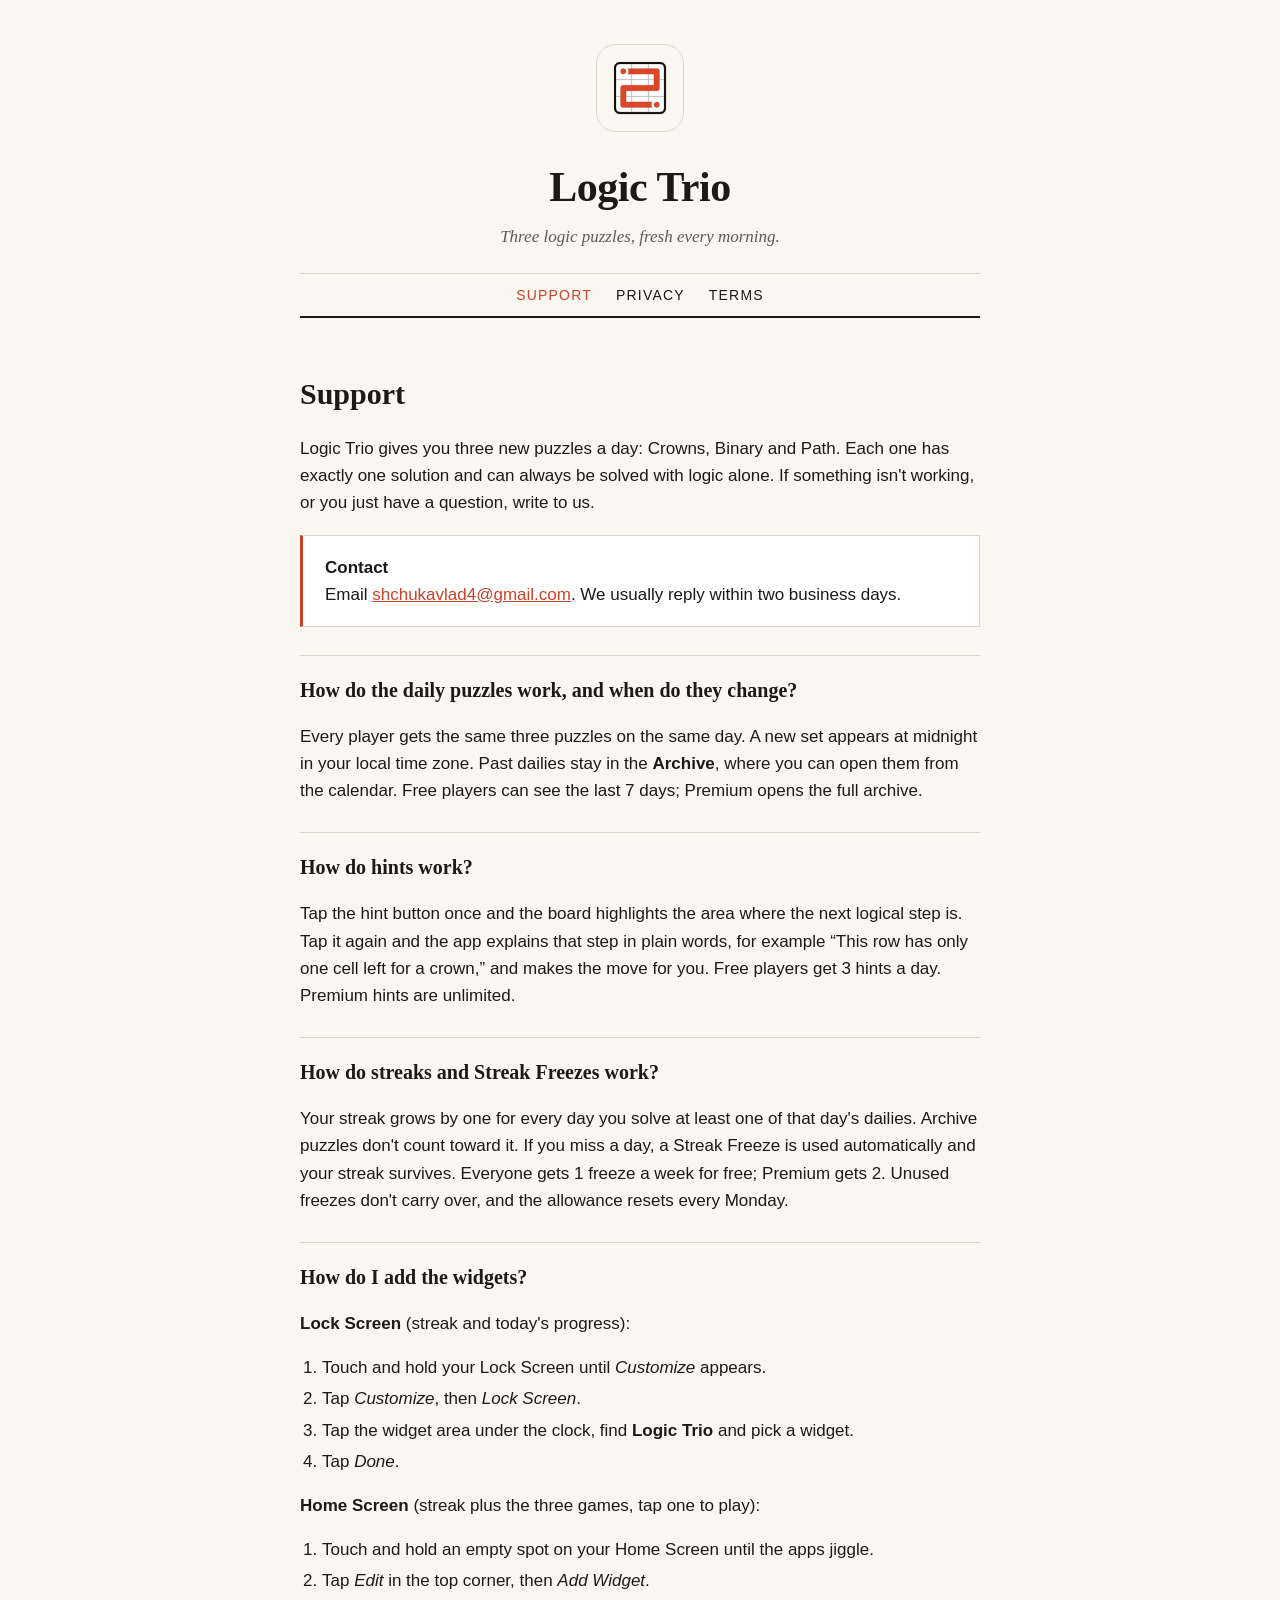
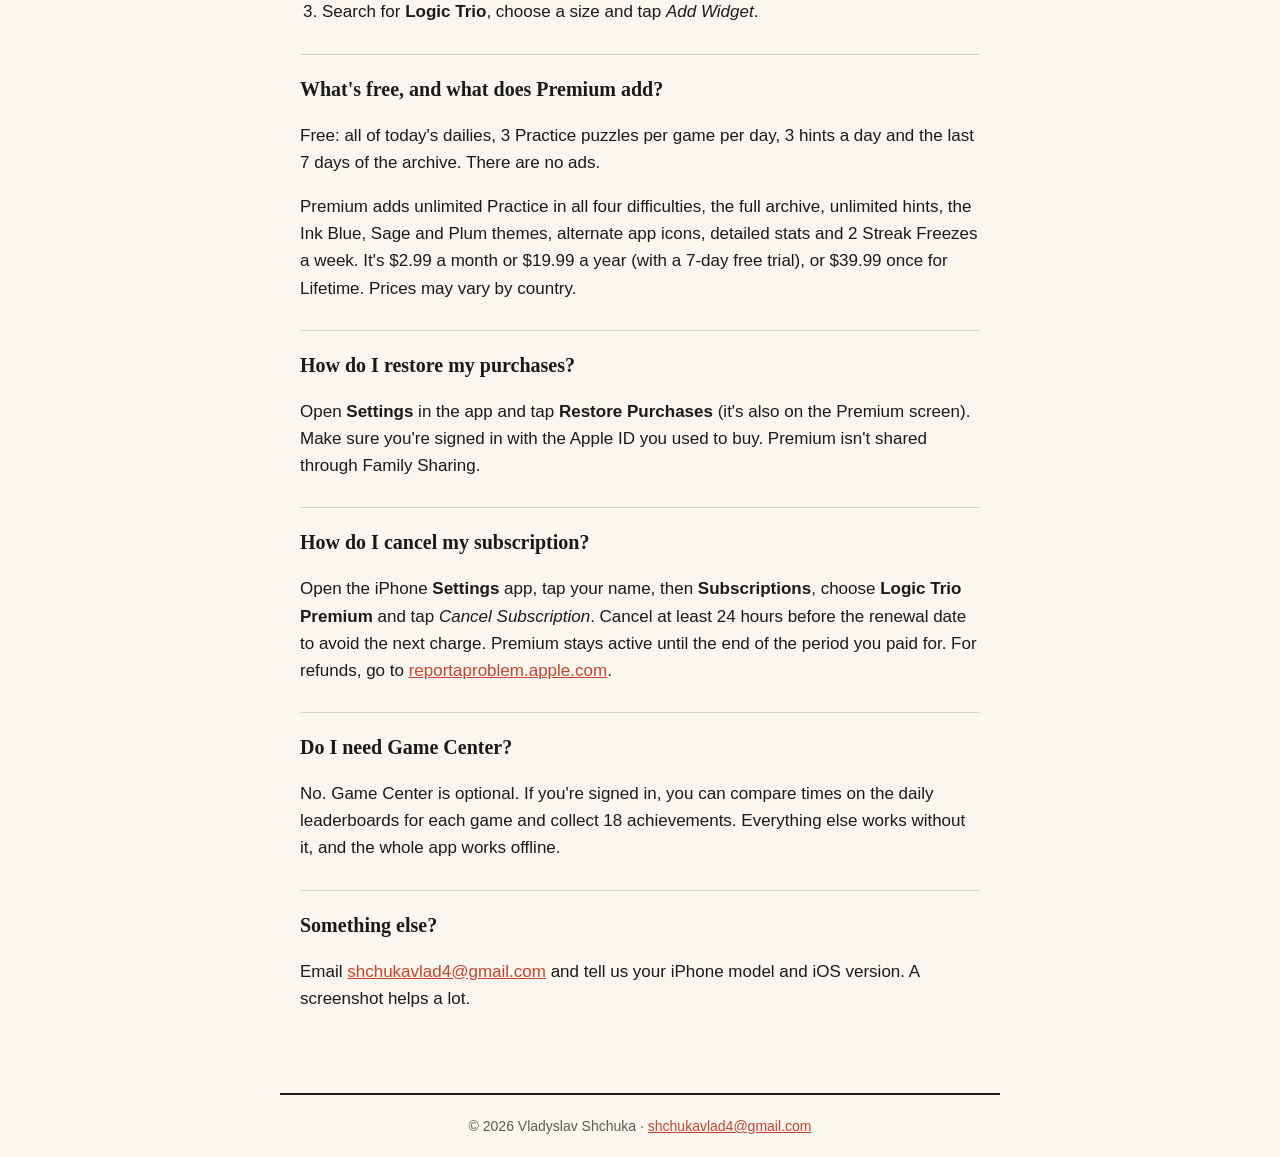
==== index.html @ 159330db "Add files via upload" ====
<!doctype html>
<html lang="en"><head><meta charset="utf-8"><meta name="viewport" content="width=device-width, initial-scale=1">
<title>Support · Logic Trio</title><meta name="description" content="Help and answers for Logic Trio: Daily Puzzles, three daily logic puzzles for iPhone."><link rel="stylesheet" href="style.css"><link rel="icon" href="icon.png"></head>
<body><header class="hero"><img src="icon.png" alt="Logic Trio app icon"><h1>Logic Trio</h1><p>Three logic puzzles, fresh every morning.</p>
<nav><a href="index.html" aria-current="page">Support</a><a href="privacy.html">Privacy</a><a href="terms.html">Terms</a></nav></header>
<main>
<h2>Support</h2>
<p>Logic Trio gives you three new puzzles a day: Crowns, Binary and Path. Each one has exactly one solution and can always be solved with logic alone. If something isn't working, or you just have a question, write to us.</p>
<div class="card"><strong>Contact</strong><br>Email <a href="mailto:shchukavlad4@gmail.com">shchukavlad4@gmail.com</a>. We usually reply within two business days.</div>

<h3>How do the daily puzzles work, and when do they change?</h3>
<p>Every player gets the same three puzzles on the same day. A new set appears at midnight in your local time zone. Past dailies stay in the <strong>Archive</strong>, where you can open them from the calendar. Free players can see the last 7 days; Premium opens the full archive.</p>

<h3>How do hints work?</h3>
<p>Tap the hint button once and the board highlights the area where the next logical step is. Tap it again and the app explains that step in plain words, for example “This row has only one cell left for a crown,” and makes the move for you. Free players get 3 hints a day. Premium hints are unlimited.</p>

<h3>How do streaks and Streak Freezes work?</h3>
<p>Your streak grows by one for every day you solve at least one of that day's dailies. Archive puzzles don't count toward it. If you miss a day, a Streak Freeze is used automatically and your streak survives. Everyone gets 1 freeze a week for free; Premium gets 2. Unused freezes don't carry over, and the allowance resets every Monday.</p>

<h3>How do I add the widgets?</h3>
<p><strong>Lock Screen</strong> (streak and today's progress):</p>
<ol>
<li>Touch and hold your Lock Screen until <em>Customize</em> appears.</li>
<li>Tap <em>Customize</em>, then <em>Lock Screen</em>.</li>
<li>Tap the widget area under the clock, find <strong>Logic Trio</strong> and pick a widget.</li>
<li>Tap <em>Done</em>.</li>
</ol>
<p><strong>Home Screen</strong> (streak plus the three games, tap one to play):</p>
<ol>
<li>Touch and hold an empty spot on your Home Screen until the apps jiggle.</li>
<li>Tap <em>Edit</em> in the top corner, then <em>Add Widget</em>.</li>
<li>Search for <strong>Logic Trio</strong>, choose a size and tap <em>Add Widget</em>.</li>
</ol>

<h3>What's free, and what does Premium add?</h3>
<p>Free: all of today's dailies, 3 Practice puzzles per game per day, 3 hints a day and the last 7 days of the archive. There are no ads.</p>
<p>Premium adds unlimited Practice in all four difficulties, the full archive, unlimited hints, the Ink Blue, Sage and Plum themes, alternate app icons, detailed stats and 2 Streak Freezes a week. It's $2.99 a month or $19.99 a year (with a 7-day free trial), or $39.99 once for Lifetime. Prices may vary by country.</p>

<h3>How do I restore my purchases?</h3>
<p>Open <strong>Settings</strong> in the app and tap <strong>Restore Purchases</strong> (it's also on the Premium screen). Make sure you're signed in with the Apple ID you used to buy. Premium isn't shared through Family Sharing.</p>

<h3>How do I cancel my subscription?</h3>
<p>Open the iPhone <strong>Settings</strong> app, tap your name, then <strong>Subscriptions</strong>, choose <strong>Logic Trio Premium</strong> and tap <em>Cancel Subscription</em>. Cancel at least 24 hours before the renewal date to avoid the next charge. Premium stays active until the end of the period you paid for. For refunds, go to <a href="https://reportaproblem.apple.com">reportaproblem.apple.com</a>.</p>

<h3>Do I need Game Center?</h3>
<p>No. Game Center is optional. If you're signed in, you can compare times on the daily leaderboards for each game and collect 18 achievements. Everything else works without it, and the whole app works offline.</p>

<h3>Something else?</h3>
<p>Email <a href="mailto:shchukavlad4@gmail.com">shchukavlad4@gmail.com</a> and tell us your iPhone model and iOS version. A screenshot helps a lot.</p>
</main><footer>© 2026 Vladyslav Shchuka · <a href="mailto:shchukavlad4@gmail.com">shchukavlad4@gmail.com</a></footer></body></html>
---- style.css ----
:root {
  --paper: #FAF7F0; --surface: #FFFFFF; --ink: #1B1A17; --muted: #5F5A52; --line: #DAD3C6; --accent: #C8432B;
  color-scheme: light dark;
}
@media (prefers-color-scheme: dark) {
  :root { --paper: #121212; --surface: #1D1D1F; --ink: #F2EFE8; --muted: #A8A39A; --line: #34322E; --accent: #FF7F63; }
}
* { box-sizing: border-box; }
body { margin: 0; background: var(--paper); color: var(--ink);
  font: 17px/1.6 -apple-system, BlinkMacSystemFont, "SF Pro Text", "Helvetica Neue", Arial, sans-serif; }
.hero { max-width: 720px; margin: 0 auto; padding: 44px 20px 0; text-align: center; }
.hero img { width: 88px; height: 88px; border-radius: 20px; border: 1px solid var(--line); }
.hero h1 { font-family: "New York", "Iowan Old Style", Georgia, serif; font-weight: 700; font-size: 42px; letter-spacing: -0.5px; margin: 14px 0 2px; }
.hero p { margin: 0; color: var(--muted); font-family: "New York", "Iowan Old Style", Georgia, serif; font-style: italic; }
nav { margin-top: 22px; padding: 10px 0; font-size: 14px; letter-spacing: 1.2px; text-transform: uppercase;
  border-top: 1px solid var(--line); border-bottom: 2px solid var(--ink); }
nav a { color: var(--ink); text-decoration: none; margin: 0 12px; }
nav a:hover, nav a[aria-current="page"] { color: var(--accent); }
main { max-width: 720px; margin: 0 auto; padding: 24px 20px 64px; }
h2 { font-family: "New York", "Iowan Old Style", Georgia, serif; font-weight: 700; font-size: 30px; margin: 28px 0 8px; }
h3 { font-family: "New York", "Iowan Old Style", Georgia, serif; font-weight: 600; font-size: 20px; margin: 28px 0 4px;
  padding-top: 18px; border-top: 1px solid var(--line); }
a { color: var(--accent); }
ol, ul { padding-left: 22px; }
li { margin: 4px 0; }
.card { background: var(--surface); border: 1px solid var(--line); border-left: 3px solid var(--accent); padding: 18px 22px; margin: 18px 0; }
.muted { color: var(--muted); font-size: 15px; }
footer { max-width: 720px; margin: 0 auto; text-align: center; color: var(--muted); font-size: 14px; padding: 20px; border-top: 2px solid var(--ink); }
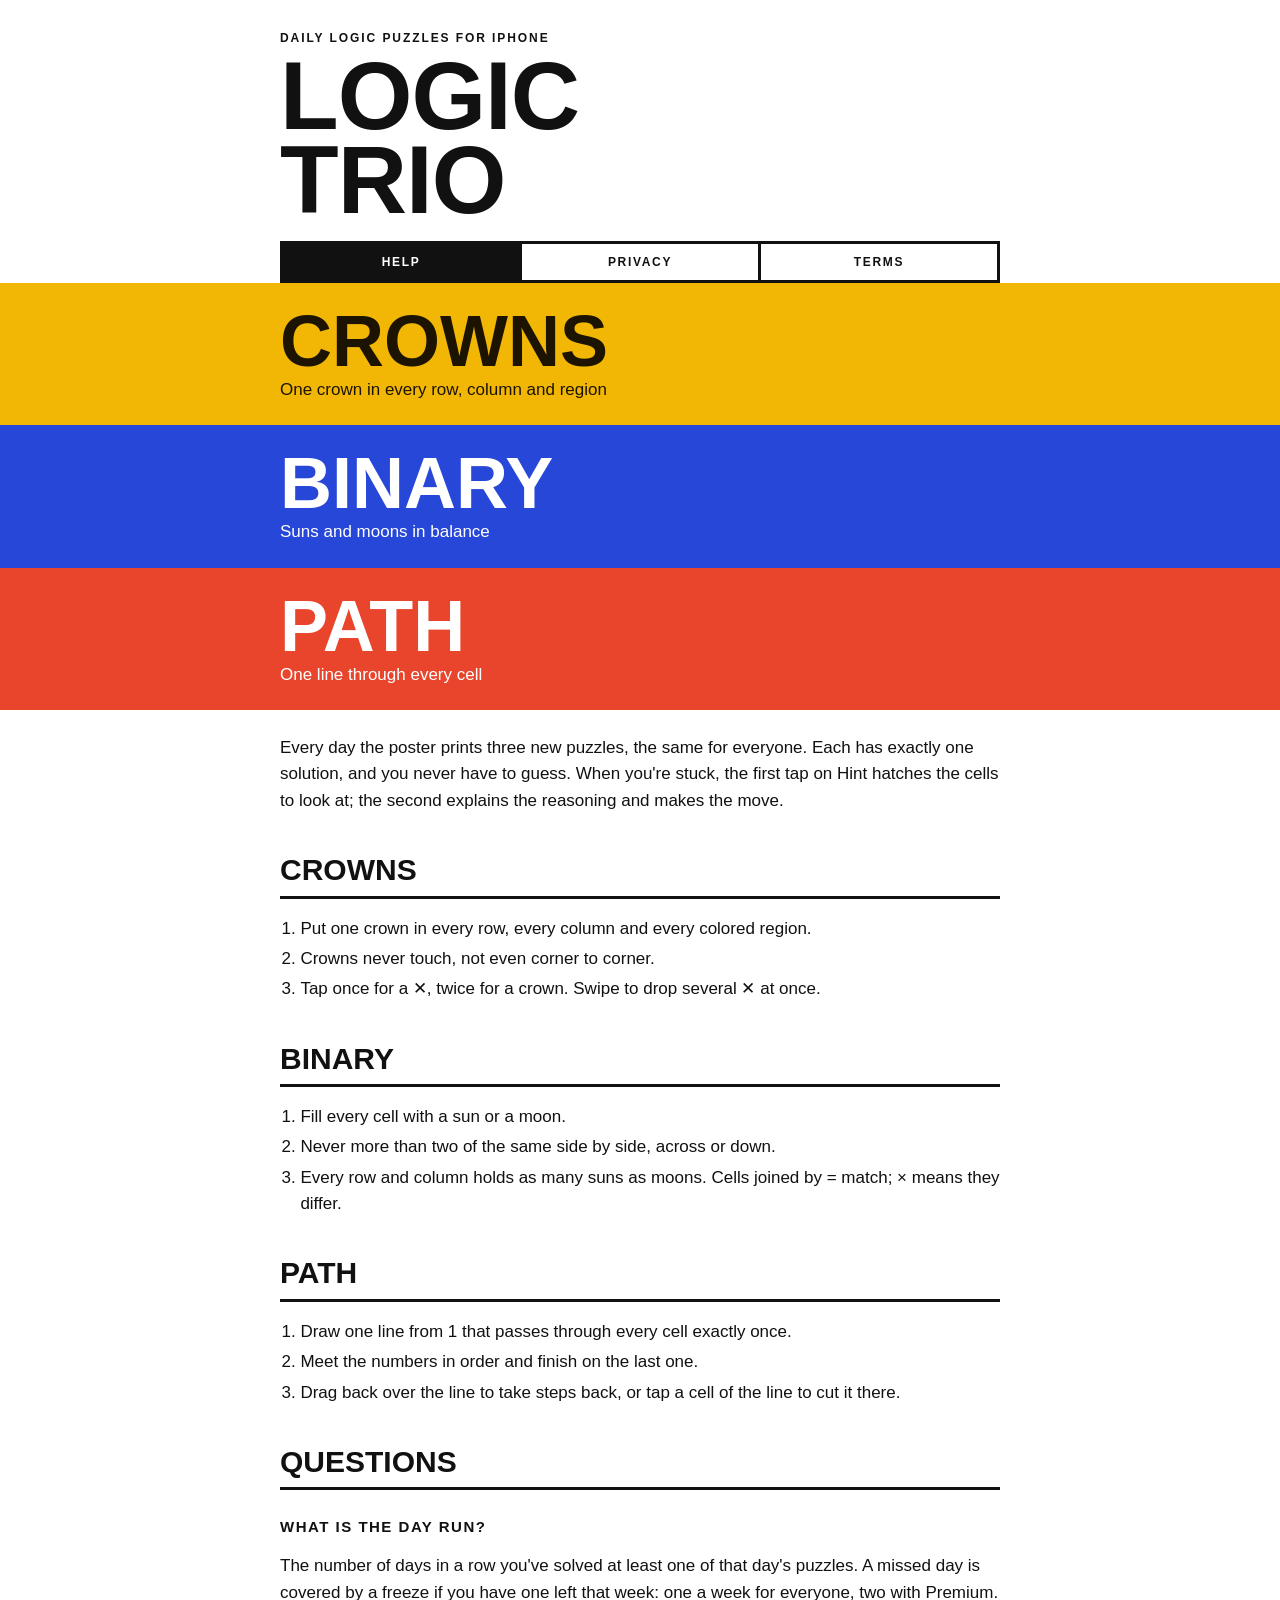
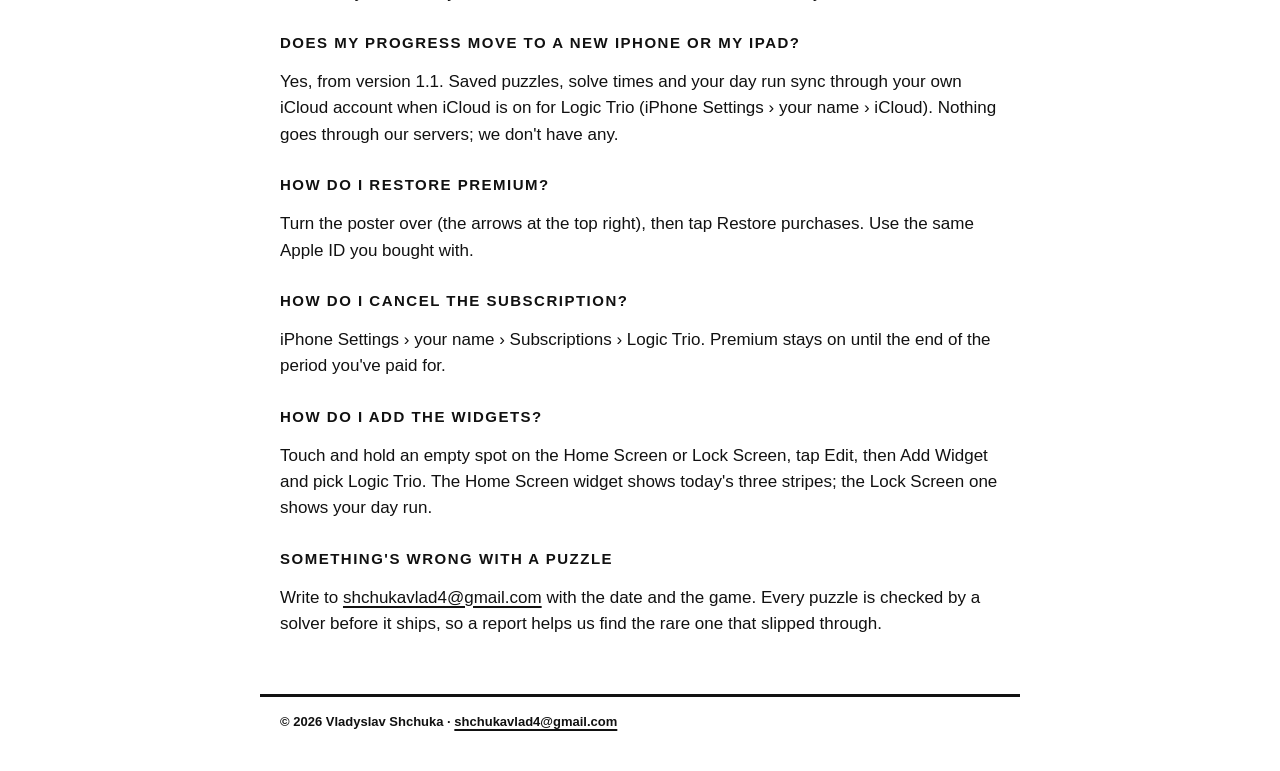
==== commit 8ee0b281: "Logic Trio 1.1: poster look, privacy names iCloud sync" ====
--- a/index.html
+++ b/index.html
@@ -1,50 +1,39 @@
 <!doctype html>
 <html lang="en"><head><meta charset="utf-8"><meta name="viewport" content="width=device-width, initial-scale=1">
-<title>Support · Logic Trio</title><meta name="description" content="Help and answers for Logic Trio: Daily Puzzles, three daily logic puzzles for iPhone."><link rel="stylesheet" href="style.css"><link rel="icon" href="icon.png"></head>
-<body><header class="hero"><img src="icon.png" alt="Logic Trio app icon"><h1>Logic Trio</h1><p>Three logic puzzles, fresh every morning.</p>
-<nav><a href="index.html" aria-current="page">Support</a><a href="privacy.html">Privacy</a><a href="terms.html">Terms</a></nav></header>
+<title>Help · Logic Trio</title><meta name="description" content="Logic Trio: three daily logic puzzles (Crowns, Binary, Path) with hints that teach.">
+<link rel="stylesheet" href="style.css"><link rel="icon" href="icon.png"></head>
+<body>
+<header class="mast"><div class="date">Daily logic puzzles for iPhone</div><h1>Logic<br>Trio</h1>
+<nav><a href="index.html" aria-current="page">Help</a><a href="privacy.html">Privacy</a><a href="terms.html">Terms</a></nav></header>
+<div class="stripes">
+<a class="s1" href="#crowns"><span><b>Crowns</b>One crown in every row, column and region</span></a>
+<a class="s2" href="#binary"><span><b>Binary</b>Suns and moons in balance</span></a>
+<a class="s3" href="#path"><span><b>Path</b>One line through every cell</span></a>
+</div>
 <main>
-<h2>Support</h2>
-<p>Logic Trio gives you three new puzzles a day: Crowns, Binary and Path. Each one has exactly one solution and can always be solved with logic alone. If something isn't working, or you just have a question, write to us.</p>
-<div class="card"><strong>Contact</strong><br>Email <a href="mailto:shchukavlad4@gmail.com">shchukavlad4@gmail.com</a>. We usually reply within two business days.</div>
+<p>Every day the poster prints three new puzzles, the same for everyone. Each has exactly one solution, and you never have to guess. When you're stuck, the first tap on Hint hatches the cells to look at; the second explains the reasoning and makes the move.</p>
 
-<h3>How do the daily puzzles work, and when do they change?</h3>
-<p>Every player gets the same three puzzles on the same day. A new set appears at midnight in your local time zone. Past dailies stay in the <strong>Archive</strong>, where you can open them from the calendar. Free players can see the last 7 days; Premium opens the full archive.</p>
+<h2 id="crowns">Crowns</h2>
+<ol class="rules"><li>Put one crown in every row, every column and every colored region.</li><li>Crowns never touch, not even corner to corner.</li><li>Tap once for a ✕, twice for a crown. Swipe to drop several ✕ at once.</li></ol>
 
-<h3>How do hints work?</h3>
-<p>Tap the hint button once and the board highlights the area where the next logical step is. Tap it again and the app explains that step in plain words, for example “This row has only one cell left for a crown,” and makes the move for you. Free players get 3 hints a day. Premium hints are unlimited.</p>
+<h2 id="binary">Binary</h2>
+<ol class="rules"><li>Fill every cell with a sun or a moon.</li><li>Never more than two of the same side by side, across or down.</li><li>Every row and column holds as many suns as moons. Cells joined by = match; × means they differ.</li></ol>
 
-<h3>How do streaks and Streak Freezes work?</h3>
-<p>Your streak grows by one for every day you solve at least one of that day's dailies. Archive puzzles don't count toward it. If you miss a day, a Streak Freeze is used automatically and your streak survives. Everyone gets 1 freeze a week for free; Premium gets 2. Unused freezes don't carry over, and the allowance resets every Monday.</p>
+<h2 id="path">Path</h2>
+<ol class="rules"><li>Draw one line from 1 that passes through every cell exactly once.</li><li>Meet the numbers in order and finish on the last one.</li><li>Drag back over the line to take steps back, or tap a cell of the line to cut it there.</li></ol>
 
+<h2>Questions</h2>
+<h3>What is the day run?</h3>
+<p>The number of days in a row you've solved at least one of that day's puzzles. A missed day is covered by a freeze if you have one left that week: one a week for everyone, two with Premium.</p>
+<h3>Does my progress move to a new iPhone or my iPad?</h3>
+<p>Yes, from version 1.1. Saved puzzles, solve times and your day run sync through your own iCloud account when iCloud is on for Logic Trio (iPhone Settings › your name › iCloud). Nothing goes through our servers; we don't have any.</p>
+<h3>How do I restore Premium?</h3>
+<p>Turn the poster over (the arrows at the top right), then tap Restore purchases. Use the same Apple ID you bought with.</p>
+<h3>How do I cancel the subscription?</h3>
+<p>iPhone Settings › your name › Subscriptions › Logic Trio. Premium stays on until the end of the period you've paid for.</p>
 <h3>How do I add the widgets?</h3>
-<p><strong>Lock Screen</strong> (streak and today's progress):</p>
-<ol>
-<li>Touch and hold your Lock Screen until <em>Customize</em> appears.</li>
-<li>Tap <em>Customize</em>, then <em>Lock Screen</em>.</li>
-<li>Tap the widget area under the clock, find <strong>Logic Trio</strong> and pick a widget.</li>
-<li>Tap <em>Done</em>.</li>
-</ol>
-<p><strong>Home Screen</strong> (streak plus the three games, tap one to play):</p>
-<ol>
-<li>Touch and hold an empty spot on your Home Screen until the apps jiggle.</li>
-<li>Tap <em>Edit</em> in the top corner, then <em>Add Widget</em>.</li>
-<li>Search for <strong>Logic Trio</strong>, choose a size and tap <em>Add Widget</em>.</li>
-</ol>
-
-<h3>What's free, and what does Premium add?</h3>
-<p>Free: all of today's dailies, 3 Practice puzzles per game per day, 3 hints a day and the last 7 days of the archive. There are no ads.</p>
-<p>Premium adds unlimited Practice in all four difficulties, the full archive, unlimited hints, the Ink Blue, Sage and Plum themes, alternate app icons, detailed stats and 2 Streak Freezes a week. It's $2.99 a month or $19.99 a year (with a 7-day free trial), or $39.99 once for Lifetime. Prices may vary by country.</p>
-
-<h3>How do I restore my purchases?</h3>
-<p>Open <strong>Settings</strong> in the app and tap <strong>Restore Purchases</strong> (it's also on the Premium screen). Make sure you're signed in with the Apple ID you used to buy. Premium isn't shared through Family Sharing.</p>
-
-<h3>How do I cancel my subscription?</h3>
-<p>Open the iPhone <strong>Settings</strong> app, tap your name, then <strong>Subscriptions</strong>, choose <strong>Logic Trio Premium</strong> and tap <em>Cancel Subscription</em>. Cancel at least 24 hours before the renewal date to avoid the next charge. Premium stays active until the end of the period you paid for. For refunds, go to <a href="https://reportaproblem.apple.com">reportaproblem.apple.com</a>.</p>
-
-<h3>Do I need Game Center?</h3>
-<p>No. Game Center is optional. If you're signed in, you can compare times on the daily leaderboards for each game and collect 18 achievements. Everything else works without it, and the whole app works offline.</p>
-
-<h3>Something else?</h3>
-<p>Email <a href="mailto:shchukavlad4@gmail.com">shchukavlad4@gmail.com</a> and tell us your iPhone model and iOS version. A screenshot helps a lot.</p>
-</main><footer>© 2026 Vladyslav Shchuka · <a href="mailto:shchukavlad4@gmail.com">shchukavlad4@gmail.com</a></footer></body></html>
+<p>Touch and hold an empty spot on the Home Screen or Lock Screen, tap Edit, then Add Widget and pick Logic Trio. The Home Screen widget shows today's three stripes; the Lock Screen one shows your day run.</p>
+<h3>Something's wrong with a puzzle</h3>
+<p>Write to <a href="mailto:shchukavlad4@gmail.com">shchukavlad4@gmail.com</a> with the date and the game. Every puzzle is checked by a solver before it ships, so a report helps us find the rare one that slipped through.</p>
+</main>
+<footer>© 2026 Vladyslav Shchuka · <a href="mailto:shchukavlad4@gmail.com">shchukavlad4@gmail.com</a></footer></body></html>
--- a/style.css
+++ b/style.css
@@ -1,28 +1,30 @@
+/* Logic Trio: a Swiss poster. White paper, one grotesk, flat bands, square corners. */
 :root {
-  --paper: #FAF7F0; --surface: #FFFFFF; --ink: #1B1A17; --muted: #5F5A52; --line: #DAD3C6; --accent: #C8432B;
-  color-scheme: light dark;
+  --paper: #ffffff; --ink: #111111; --soft: #595959; --rule: #111111;
+  --crowns: #f2b705; --on-crowns: #1c1400; --binary: #2747d9; --path: #e8452c;
+  --wide: "SF Pro Display", "Helvetica Neue", Arial, sans-serif;
 }
 @media (prefers-color-scheme: dark) {
-  :root { --paper: #121212; --surface: #1D1D1F; --ink: #F2EFE8; --muted: #A8A39A; --line: #34322E; --accent: #FF7F63; }
+  :root { --paper: #0e0e0e; --ink: #f2f2f2; --soft: #a6a6a6; --rule: #f2f2f2; --crowns: #e5ad05; --binary: #3d5cf0; --path: #f05a40; }
 }
 * { box-sizing: border-box; }
-body { margin: 0; background: var(--paper); color: var(--ink);
-  font: 17px/1.6 -apple-system, BlinkMacSystemFont, "SF Pro Text", "Helvetica Neue", Arial, sans-serif; }
-.hero { max-width: 720px; margin: 0 auto; padding: 44px 20px 0; text-align: center; }
-.hero img { width: 88px; height: 88px; border-radius: 20px; border: 1px solid var(--line); }
-.hero h1 { font-family: "New York", "Iowan Old Style", Georgia, serif; font-weight: 700; font-size: 42px; letter-spacing: -0.5px; margin: 14px 0 2px; }
-.hero p { margin: 0; color: var(--muted); font-family: "New York", "Iowan Old Style", Georgia, serif; font-style: italic; }
-nav { margin-top: 22px; padding: 10px 0; font-size: 14px; letter-spacing: 1.2px; text-transform: uppercase;
-  border-top: 1px solid var(--line); border-bottom: 2px solid var(--ink); }
-nav a { color: var(--ink); text-decoration: none; margin: 0 12px; }
-nav a:hover, nav a[aria-current="page"] { color: var(--accent); }
-main { max-width: 720px; margin: 0 auto; padding: 24px 20px 64px; }
-h2 { font-family: "New York", "Iowan Old Style", Georgia, serif; font-weight: 700; font-size: 30px; margin: 28px 0 8px; }
-h3 { font-family: "New York", "Iowan Old Style", Georgia, serif; font-weight: 600; font-size: 20px; margin: 28px 0 4px;
-  padding-top: 18px; border-top: 1px solid var(--line); }
-a { color: var(--accent); }
-ol, ul { padding-left: 22px; }
-li { margin: 4px 0; }
-.card { background: var(--surface); border: 1px solid var(--line); border-left: 3px solid var(--accent); padding: 18px 22px; margin: 18px 0; }
-.muted { color: var(--muted); font-size: 15px; }
-footer { max-width: 720px; margin: 0 auto; text-align: center; color: var(--muted); font-size: 14px; padding: 20px; border-top: 2px solid var(--ink); }
+html { background: var(--paper); }
+body { margin: 0; color: var(--ink); background: var(--paper); font: 17px/1.55 -apple-system, BlinkMacSystemFont, "Helvetica Neue", Arial, sans-serif; }
+a { color: inherit; text-decoration-thickness: 2px; text-underline-offset: 3px; }
+.mast { max-width: 760px; margin: 0 auto; padding: 32px 20px 0; }
+.mast .date { font: 800 12px/1 var(--wide); letter-spacing: .16em; text-transform: uppercase; }
+.mast h1 { font: 900 clamp(48px, 13vw, 96px)/.88 var(--wide); letter-spacing: -.01em; text-transform: uppercase; margin: 10px 0 18px; font-stretch: expanded; }
+.mast nav { display: flex; gap: 0; border: 3px solid var(--rule); }
+.mast nav a { flex: 1; text-align: center; padding: 12px 6px; text-decoration: none; font: 800 12px/1 var(--wide); letter-spacing: .14em; text-transform: uppercase; }
+.mast nav a + a { border-left: 3px solid var(--rule); }
+.mast nav a[aria-current] { background: var(--ink); color: var(--paper); }
+.stripes a { display: block; padding: 22px 20px; text-decoration: none; }
+.stripes a span { display: block; max-width: 720px; margin: 0 auto; }
+.stripes b { display: block; font: 900 clamp(40px, 11vw, 72px)/1 var(--wide); text-transform: uppercase; }
+.s1 { background: var(--crowns); color: var(--on-crowns); } .s2 { background: var(--binary); color: #fff; } .s3 { background: var(--path); color: #fff; }
+main { max-width: 760px; margin: 0 auto; padding: 8px 20px 40px; }
+h2 { font: 900 30px/1.05 var(--wide); text-transform: uppercase; border-bottom: 3px solid var(--rule); padding-bottom: 10px; margin: 40px 0 16px; }
+h3 { font: 800 15px/1.2 var(--wide); letter-spacing: .1em; text-transform: uppercase; margin: 28px 0 6px; }
+.muted { color: var(--soft); }
+ol.rules { padding-left: 1.2em; } ol.rules li { margin: 4px 0; }
+footer { border-top: 3px solid var(--rule); max-width: 760px; margin: 0 auto; padding: 16px 20px 40px; font: 700 13px/1.4 var(--wide); }
